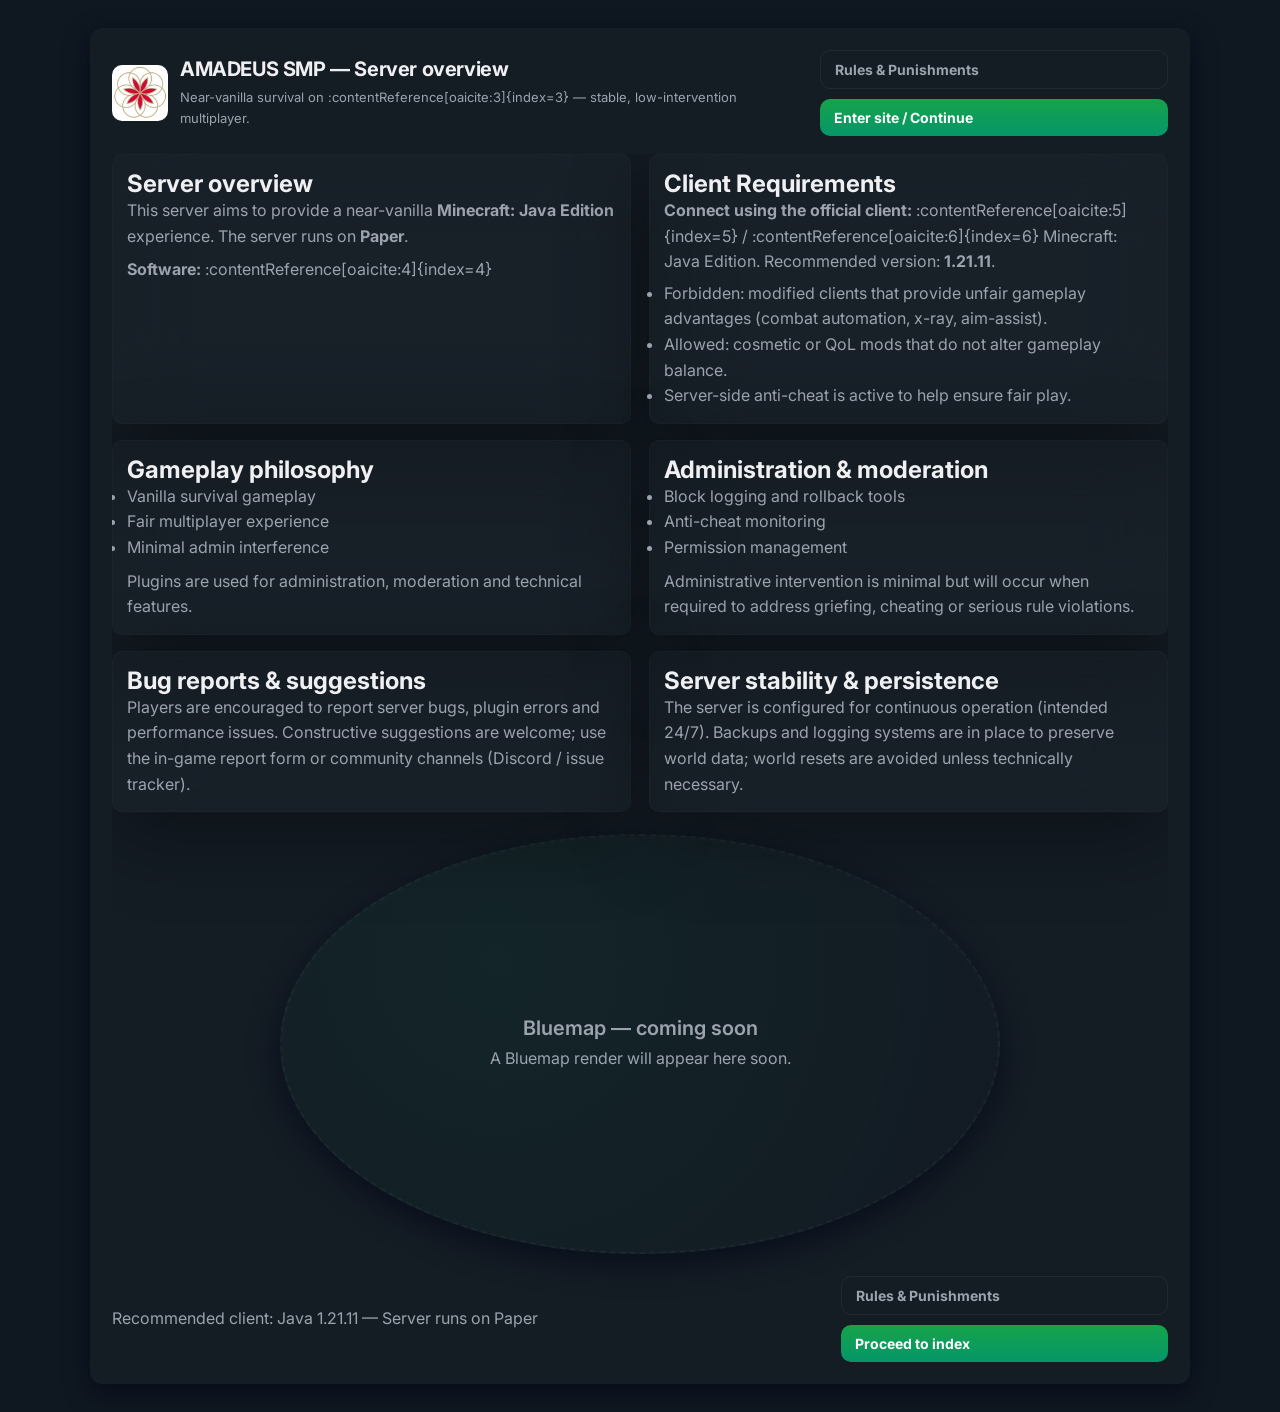
==== index.html @ 0c172846 "Update index.html" ====
<!doctype html>
<html lang="en">
<head>
  <meta charset="utf-8" />
  <meta name="viewport" content="width=device-width,initial-scale=1" />
  <title>AMADEUS SMP — Server overview</title>

  <link rel="stylesheet" href="style.css">
  <style>
    /* Minimal additions to ensure scrollability and the bluemap bubble */
    html,body{margin:0;padding:0;background:var(--bg,#0f1720);color:var(--text,#e6eef1);-webkit-font-smoothing:antialiased}
    .page-wrap{max-width:1100px;margin:28px auto;padding:22px;background:rgba(255,255,255,0.02);border-radius:12px;box-shadow:0 8px 24px rgba(2,6,23,0.6);}
    header{display:flex;align-items:center;justify-content:space-between;gap:16px;margin-bottom:18px}
    .brand{display:flex;align-items:center;gap:12px}
    .logo-img{width:56px;height:56px;border-radius:10px;object-fit:cover;display:block}
    main{display:block;max-height:none;overflow:auto} /* permit full page scrolling */
    .grid{display:grid;grid-template-columns:1fr 1fr;gap:18px}
    .card{background:rgba(255,255,255,0.02);padding:14px;border-radius:10px;border:1px solid rgba(255,255,255,0.02)}
    .muted{color:var(--muted,#9ca3af);line-height:1.6}
    .bluemap-bubble{
      width:100%;
      height:420px;
      display:flex;
      align-items:center;
      justify-content:center;
      border-radius:50%;
      background:radial-gradient(circle at 30% 30%, rgba(20,180,120,0.06), rgba(2,6,23,0.08));
      box-shadow:0 10px 30px rgba(2,6,23,0.6), inset 0 2px 8px rgba(255,255,255,0.02);
      border:2px dashed rgba(255,255,255,0.04);
      min-width:420px;
      max-width:720px;
      margin:0 auto;
    }
    .bluemap-label{color:var(--muted,#9ca3af);text-align:center;font-weight:600}
    @media(max-width:900px){
      .grid{grid-template-columns:1fr}
      .bluemap-bubble{min-width:260px;height:260px;border-radius:40px}
    }
    .actions{display:flex;gap:10px;flex-wrap:wrap}
    .btn{display:inline-block;padding:10px 14px;border-radius:10px;text-decoration:none;font-weight:700}
    .btn.secondary{background:transparent;border:1px solid rgba(255,255,255,0.06);color:var(--muted,#9ca3af)}
    .btn.primary{background:linear-gradient(180deg,#16a34a,#059669);color:#fff}
  </style>
</head>
<body>
  <div class="page-wrap">
    <header>
      <div class="brand">
        <!-- replace this file in your repo: icon_amadeus.jpeg -->
        <img class="logo-img" src="icon_amadeus.jpeg" alt="AMADEUS logo — MC" />
        <div>
          <h1 style="margin:0;font-size:20px">AMADEUS SMP — Server overview</h1>
          <div class="muted" style="font-size:13px;margin-top:6px">Near-vanilla survival on :contentReference[oaicite:3]{index=3} — stable, low-intervention multiplayer.</div>
        </div>
      </div>

      <div class="actions">
        <a class="btn secondary" href="rules.html" role="button">Rules &amp; Punishments</a>
        <!-- green button leads to page2.html -->
        <a class="btn primary" href="page2.html" role="button">Enter site / Continue</a>
      </div>
    </header>

    <main>
      <section class="grid" aria-label="overview and client requirements">
        <div class="card">
          <h2 style="margin-top:0">Server overview</h2>
          <p class="muted">This server aims to provide a near-vanilla <strong>Minecraft: Java Edition</strong> experience. The server runs on <strong>Paper</strong>.</p>
          <p class="muted" style="margin-top:8px"><strong>Software:</strong> :contentReference[oaicite:4]{index=4}</p>
        </div>

        <div class="card">
          <h2 style="margin-top:0">Client Requirements</h2>
          <p class="muted"><strong>Connect using the official client:</strong> :contentReference[oaicite:5]{index=5} / :contentReference[oaicite:6]{index=6} Minecraft: Java Edition. Recommended version: <strong>1.21.11</strong>.</p>
          <ul class="muted" style="margin-top:6px">
            <li>Forbidden: modified clients that provide unfair gameplay advantages (combat automation, x-ray, aim-assist).</li>
            <li>Allowed: cosmetic or QoL mods that do not alter gameplay balance.</li>
            <li>Server-side anti-cheat is active to help ensure fair play.</li>
          </ul>
        </div>
      </section>

      <div style="height:16px"></div>

      <section class="grid" aria-label="gameplay and administration">
        <div class="card">
          <h2 style="margin-top:0">Gameplay philosophy</h2>
          <ul class="muted">
            <li>Vanilla survival gameplay</li>
            <li>Fair multiplayer experience</li>
            <li>Minimal admin interference</li>
          </ul>
          <p class="muted" style="margin-top:8px">Plugins are used for administration, moderation and technical features.</p>
        </div>

        <div class="card">
          <h2 style="margin-top:0">Administration &amp; moderation</h2>
          <ul class="muted">
            <li>Block logging and rollback tools</li>
            <li>Anti-cheat monitoring</li>
            <li>Permission management</li>
          </ul>
          <p class="muted" style="margin-top:8px">Administrative intervention is minimal but will occur when required to address griefing, cheating or serious rule violations.</p>
        </div>
      </section>

      <div style="height:16px"></div>

      <section class="grid" aria-label="reports and persistence">
        <div class="card">
          <h2 style="margin-top:0">Bug reports &amp; suggestions</h2>
          <p class="muted">Players are encouraged to report server bugs, plugin errors and performance issues. Constructive suggestions are welcome; use the in-game report form or community channels (Discord / issue tracker).</p>
        </div>

        <div class="card">
          <h2 style="margin-top:0">Server stability &amp; persistence</h2>
          <p class="muted">The server is configured for continuous operation (intended 24/7). Backups and logging systems are in place to preserve world data; world resets are avoided unless technically necessary.</p>
        </div>
      </section>

      <div style="height:22px"></div>

      <!-- Bluemap bubble placeholder (big, central) -->
      <section aria-label="Bluemap placeholder" style="text-align:center;">
        <div class="bluemap-bubble" role="img" aria-label="Bluemap coming soon">
          <div>
            <div class="bluemap-label" style="font-size:20px;margin-bottom:6px">Bluemap — coming soon</div>
            <p class="muted" style="margin:0">A Bluemap render will appear here soon.</p>
          </div>
        </div>
      </section>

      <div style="height:22px"></div>

      <footer style="display:flex;justify-content:space-between;align-items:center;flex-wrap:wrap;gap:12px">
        <div class="muted">Recommended client: Java 1.21.11 — Server runs on Paper</div>
        <div class="actions">
          <a class="btn secondary" href="rules.html">Rules &amp; Punishments</a>
          <a class="btn primary" href="page2.html">Proceed to index</a>
        </div>
      </footer>
    </main>
  </div>

  <script src="script.js"></script>
</body>
</html>
---- style.css ----
@import url('https://fonts.googleapis.com/css2?family=Inter:wght@400;500;600;700&display=swap');

* {
    margin: 0;
    padding: 0;
    box-sizing: border-box;
}

:root {
    --card: rgba(18, 18, 26, 0.75);
    --card-border: rgba(255, 255, 255, 0.06);
    --primary: #4ade80;
    --primary-hover: #22c55e;
    --primary-glow: rgba(74, 222, 128, 0.1);
    --text: #f0f0f3;
    --text-muted: #9393a0;
    --text-dim: #5a5a6a;
    --input-bg: rgba(0, 0, 0, 0.3);
    --input-border: rgba(255, 255, 255, 0.08);
}

body {
    font-family: 'Inter', -apple-system, BlinkMacSystemFont, sans-serif;
    background: #0a0a0e;
    color: var(--text);
    min-height: 100vh;
    position: relative;

    /* allow normal page flow */
    display: block;
    overflow-y: auto;
}

.bg-image {
    position: fixed;
    inset: -40px;
    background: url('https://files.catbox.moe/ixl2qb.png') center/cover no-repeat;
    filter: blur(16px) brightness(0.45);
    z-index: -1;
    opacity: 0;
    transition: opacity 0.8s ease;
}

.bg-image.loaded {
    opacity: 1;
}

.wizard-container {
    width: 100%;
    max-width: 620px;
    padding: 24px;
}

.progress-bar {
    display: flex;
    gap: 5px;
    margin-bottom: 20px;
}

.progress-segment {
    flex: 1;
    height: 3px;
    border-radius: 3px;
    background: rgba(255, 255, 255, 0.08);
    transition: background 0.5s ease, box-shadow 0.5s ease;
}

.progress-segment.active {
    background: var(--primary);
    box-shadow: 0 0 10px rgba(74, 222, 128, 0.25);
}

.card {
    background: var(--card);
    border: 1px solid var(--card-border);
    border-radius: 20px;
    padding: 48px 52px;
    backdrop-filter: blur(40px);
    -webkit-backdrop-filter: blur(40px);
    box-shadow: 0 24px 80px rgba(0, 0, 0, 0.35);
}

.step {
    display: none;
    animation: fadeIn 0.35s ease;
}

.step.active {
    display: block;
}

@keyframes fadeIn {
    from { opacity: 0; transform: translateY(8px); }
    to { opacity: 1; transform: translateY(0); }
}

.icon {
    color: var(--primary);
    font-size: 28px;
    margin-bottom: 20px;
}

h1 {
    font-size: 24px;
    font-weight: 700;
    margin-bottom: 8px;
    letter-spacing: -0.4px;
}

.subtitle {
    color: var(--text-muted);
    font-size: 14.5px;
    line-height: 1.65;
    margin-bottom: 36px;
}

.subtitle strong {
    color: var(--text);
    font-weight: 600;
}

.btn {
    width: 100%;
    padding: 14px 24px;
    border: none;
    border-radius: 12px;
    font-family: inherit;
    font-size: 14px;
    font-weight: 600;
    cursor: pointer;
    transition: all 0.2s;
}

.btn-primary {
    background: var(--primary);
    color: #0a0a0e;
}

.btn-primary:hover {
    background: var(--primary-hover);
    box-shadow: 0 4px 24px rgba(74, 222, 128, 0.2);
}

.btn-primary:disabled {
    opacity: 0.35;
    cursor: not-allowed;
    box-shadow: none;
}

.btn-secondary {
    background: transparent;
    color: var(--text-dim);
    margin-top: 10px;
}

.btn-secondary:hover {
    color: var(--text-muted);
}

.rules-box {
    background: var(--input-bg);
    border: 1px solid var(--input-border);
    border-radius: 12px;
    padding: 22px 24px;
    margin-bottom: 24px;
    max-height: 200px;
    overflow-y: auto;
    font-size: 13.5px;
    line-height: 1.9;
    color: var(--text-muted);
}

.rules-box::-webkit-scrollbar {
    width: 4px;
}

.rules-box::-webkit-scrollbar-track {
    background: transparent;
}

.rules-box::-webkit-scrollbar-thumb {
    background: rgba(255, 255, 255, 0.1);
    border-radius: 4px;
}

.rules-box ol {
    padding-left: 18px;
}

.rules-box li {
    margin-bottom: 2px;
}

.checkbox-group {
    display: flex;
    align-items: flex-start;
    gap: 12px;
    margin-bottom: 28px;
    cursor: pointer;
}

.checkbox-group input[type="checkbox"] {
    display: none;
}

.checkmark {
    width: 20px;
    height: 20px;
    min-width: 20px;
    border: 1.5px solid rgba(255,255,255,0.12);
    border-radius: 6px;
    display: flex;
    align-items: center;
    justify-content: center;
    transition: all 0.2s;
    margin-top: 1px;
}

.checkbox-group input:checked + .checkmark {
    background: var(--primary);
    border-color: var(--primary);
}

.checkbox-group input:checked + .checkmark::after {
    content: '✓';
    color: #0a0a0e;
    font-size: 12px;
    font-weight: 700;
}

.checkbox-label {
    font-size: 13.5px;
    color: var(--text-muted);
    line-height: 1.4;
}

.server-ip {
    display: flex;
    align-items: center;
    justify-content: space-between;
    background: var(--input-bg);
    border: 1.5px solid var(--input-border);
    border-radius: 12px;
    padding: 16px 20px;
    margin-bottom: 28px;
    cursor: pointer;
    transition: border-color 0.25s;
}

.server-ip:hover {
    border-color: rgba(74, 222, 128, 0.3);
}

.server-ip .ip-text {
    font-family: 'SF Mono', 'Fira Code', 'Cascadia Code', monospace;
    font-size: 17px;
    font-weight: 600;
    color: var(--primary);
    letter-spacing: 0.3px;
}

.server-ip .copy-btn {
    font-size: 12px;
    color: var(--text-dim);
    background: rgba(255, 255, 255, 0.06);
    border: none;
    padding: 5px 12px;
    border-radius: 6px;
    font-family: inherit;
    font-weight: 500;
    cursor: pointer;
    transition: all 0.2s;
}

.server-ip .copy-btn:hover {
    background: rgba(255, 255, 255, 0.1);
    color: var(--text-muted);
}

.server-ip .copy-btn.copied {
    color: var(--primary);
    background: var(--primary-glow);
}

.success-icon {
    color: var(--primary);
    font-size: 36px;
    margin-bottom: 22px;
    animation: scaleIn 0.4s ease;
}

@keyframes scaleIn {
    from { transform: scale(0.5); opacity: 0; }
    to { transform: scale(1); opacity: 1; }
}

.countdown {
    background: var(--input-bg);
    border: 1px solid var(--input-border);
    border-radius: 12px;
    padding: 20px;
    margin-bottom: 28px;
    text-align: center;
    transition: opacity 0.4s ease, max-height 0.4s ease, margin 0.4s ease, padding 0.4s ease;
    overflow: hidden;
}

.countdown.hidden {
    opacity: 0;
    max-height: 0;
    margin-bottom: 0;
    padding: 0 20px;
    border-color: transparent;
}

.countdown-label {
    font-size: 12.5px;
    font-weight: 500;
    text-transform: uppercase;
    letter-spacing: 0.5px;
    color: var(--text-dim);
    margin-bottom: 12px;
}

.countdown-timer {
    display: flex;
    justify-content: center;
    gap: 20px;
}

.countdown-unit {
    display: flex;
    flex-direction: column;
    align-items: center;
}

.countdown-value {
    font-family: 'SF Mono', 'Fira Code', 'Cascadia Code', monospace;
    font-size: 28px;
    font-weight: 700;
    color: var(--text);
    line-height: 1;
    min-width: 48px;
}

.countdown-unit span:last-child {
    font-size: 11px;
    color: var(--text-dim);
    text-transform: uppercase;
    letter-spacing: 0.5px;
    margin-top: 6px;
}

.countdown-separator {
    font-family: 'SF Mono', 'Fira Code', 'Cascadia Code', monospace;
    font-size: 28px;
    font-weight: 700;
    color: var(--text-dim);
    line-height: 1;
    align-self: flex-start;
}

@media (max-width: 660px) {
    .wizard-container {
        max-width: 100%;
        padding: 16px;
    }

    .card {
        padding: 32px 28px;
        border-radius: 16px;
    }

    .countdown-value {
        font-size: 22px;
    }

    .countdown-separator {
        font-size: 22px;
    }

    .countdown-timer {
        gap: 14px;
    }
}
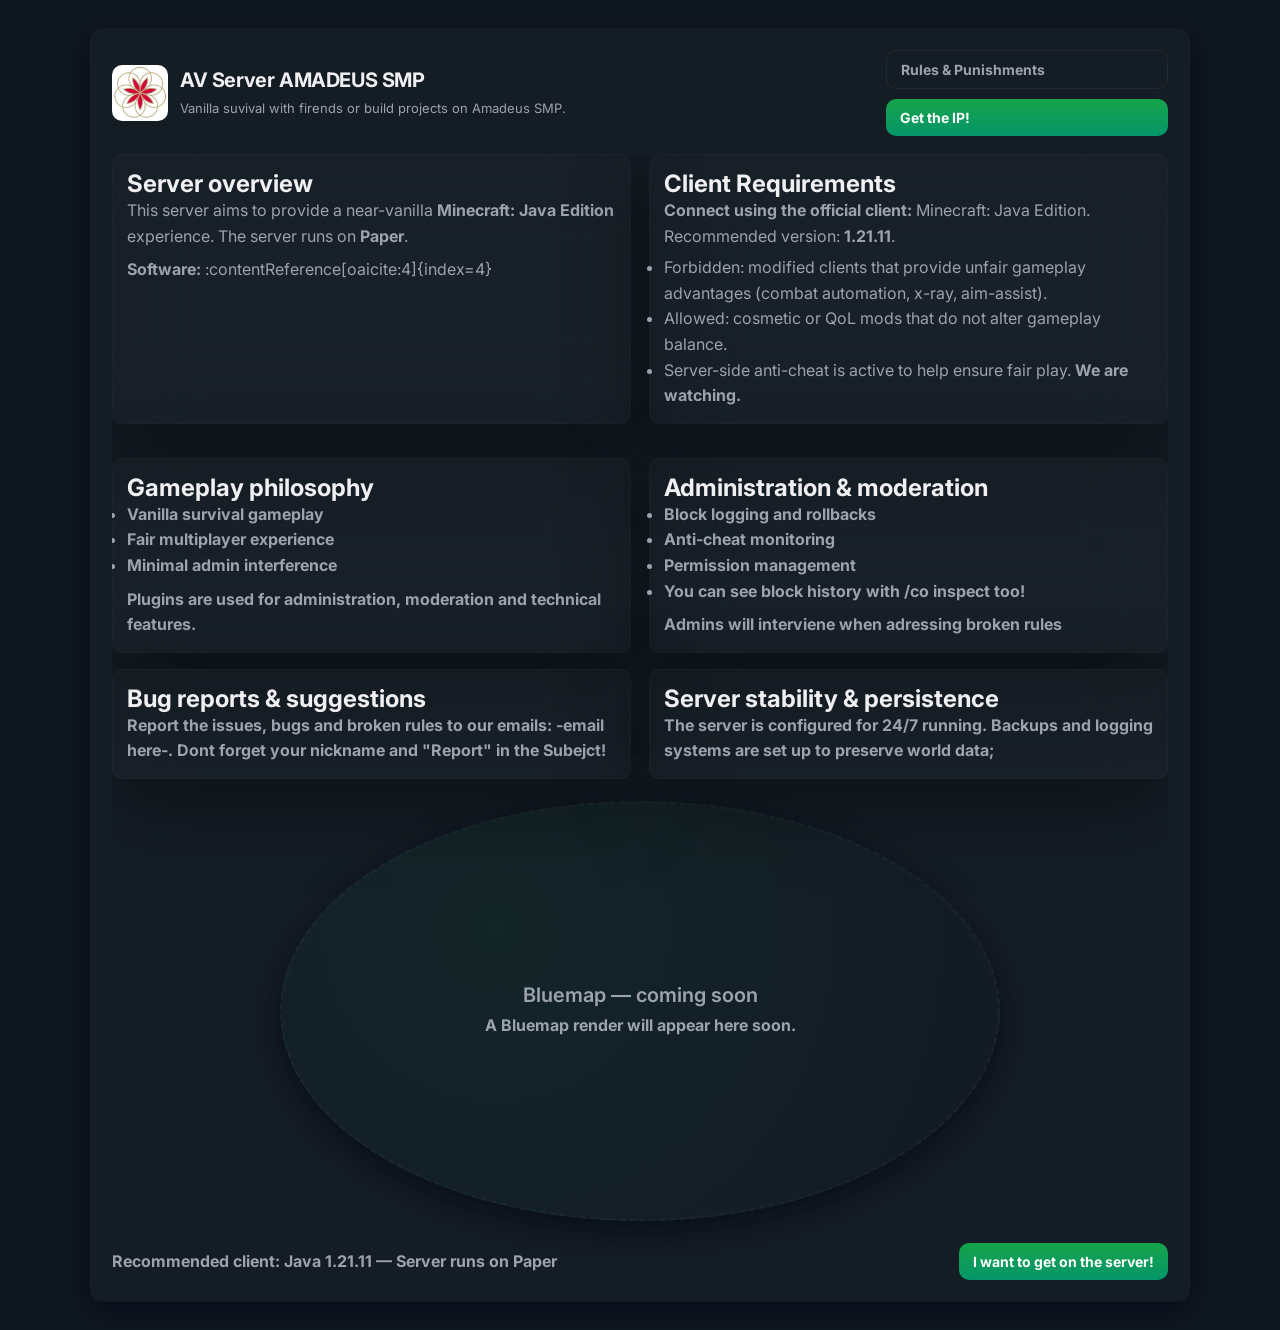
==== commit 1a877de0: "Update index.html" ====
--- a/index.html
+++ b/index.html
@@ -49,15 +49,15 @@
         <!-- replace this file in your repo: icon_amadeus.jpeg -->
         <img class="logo-img" src="icon_amadeus.jpeg" alt="AMADEUS logo — MC" />
         <div>
-          <h1 style="margin:0;font-size:20px">AMADEUS SMP — Server overview</h1>
-          <div class="muted" style="font-size:13px;margin-top:6px">Near-vanilla survival on :contentReference[oaicite:3]{index=3} — stable, low-intervention multiplayer.</div>
+          <h1 style="margin:0;font-size:20px">AV Server AMADEUS SMP</h1>
+          <div class="muted" style="font-size:13px;margin-top:6px">Vanilla suvival with firends or build projects on Amadeus SMP.</div>
         </div>
       </div>
 
       <div class="actions">
         <a class="btn secondary" href="rules.html" role="button">Rules &amp; Punishments</a>
         <!-- green button leads to page2.html -->
-        <a class="btn primary" href="page2.html" role="button">Enter site / Continue</a>
+        <a class="btn primary" href="page2.html" role="button">Get the IP!</a>
       </div>
     </header>
 
@@ -71,11 +71,11 @@
 
         <div class="card">
           <h2 style="margin-top:0">Client Requirements</h2>
-          <p class="muted"><strong>Connect using the official client:</strong> :contentReference[oaicite:5]{index=5} / :contentReference[oaicite:6]{index=6} Minecraft: Java Edition. Recommended version: <strong>1.21.11</strong>.</p>
+          <p class="muted"><strong>Connect using the official client:</strong> Minecraft: Java Edition. Recommended version: <strong>1.21.11</strong>.</p>
           <ul class="muted" style="margin-top:6px">
             <li>Forbidden: modified clients that provide unfair gameplay advantages (combat automation, x-ray, aim-assist).</li>
             <li>Allowed: cosmetic or QoL mods that do not alter gameplay balance.</li>
-            <li>Server-side anti-cheat is active to help ensure fair play.</li>
+            <li>Server-side anti-cheat is active to help ensure fair play. <strong>We are watching.<strong></li>
           </ul>
         </div>
       </section>
@@ -96,11 +96,12 @@
         <div class="card">
           <h2 style="margin-top:0">Administration &amp; moderation</h2>
           <ul class="muted">
-            <li>Block logging and rollback tools</li>
+            <li>Block logging and rollbacks</li>
             <li>Anti-cheat monitoring</li>
             <li>Permission management</li>
+            <li>You can see block history with /co inspect too!</li>
           </ul>
-          <p class="muted" style="margin-top:8px">Administrative intervention is minimal but will occur when required to address griefing, cheating or serious rule violations.</p>
+          <p class="muted" style="margin-top:8px">Admins will interviene when adressing broken rules</p>
         </div>
       </section>
 
@@ -109,12 +110,12 @@
       <section class="grid" aria-label="reports and persistence">
         <div class="card">
           <h2 style="margin-top:0">Bug reports &amp; suggestions</h2>
-          <p class="muted">Players are encouraged to report server bugs, plugin errors and performance issues. Constructive suggestions are welcome; use the in-game report form or community channels (Discord / issue tracker).</p>
+          <p class="muted">Report the issues, bugs and broken rules to our emails: -email here-. Dont forget your nickname and "Report" in the Subejct!</p>
         </div>
 
         <div class="card">
           <h2 style="margin-top:0">Server stability &amp; persistence</h2>
-          <p class="muted">The server is configured for continuous operation (intended 24/7). Backups and logging systems are in place to preserve world data; world resets are avoided unless technically necessary.</p>
+          <p class="muted">The server is configured for 24/7 running. Backups and logging systems are set up to preserve world data; </p>
         </div>
       </section>
 
@@ -135,8 +136,7 @@
       <footer style="display:flex;justify-content:space-between;align-items:center;flex-wrap:wrap;gap:12px">
         <div class="muted">Recommended client: Java 1.21.11 — Server runs on Paper</div>
         <div class="actions">
-          <a class="btn secondary" href="rules.html">Rules &amp; Punishments</a>
-          <a class="btn primary" href="page2.html">Proceed to index</a>
+          <a class="btn primary" href="page2.html">I want to get on the server!</a>
         </div>
       </footer>
     </main>
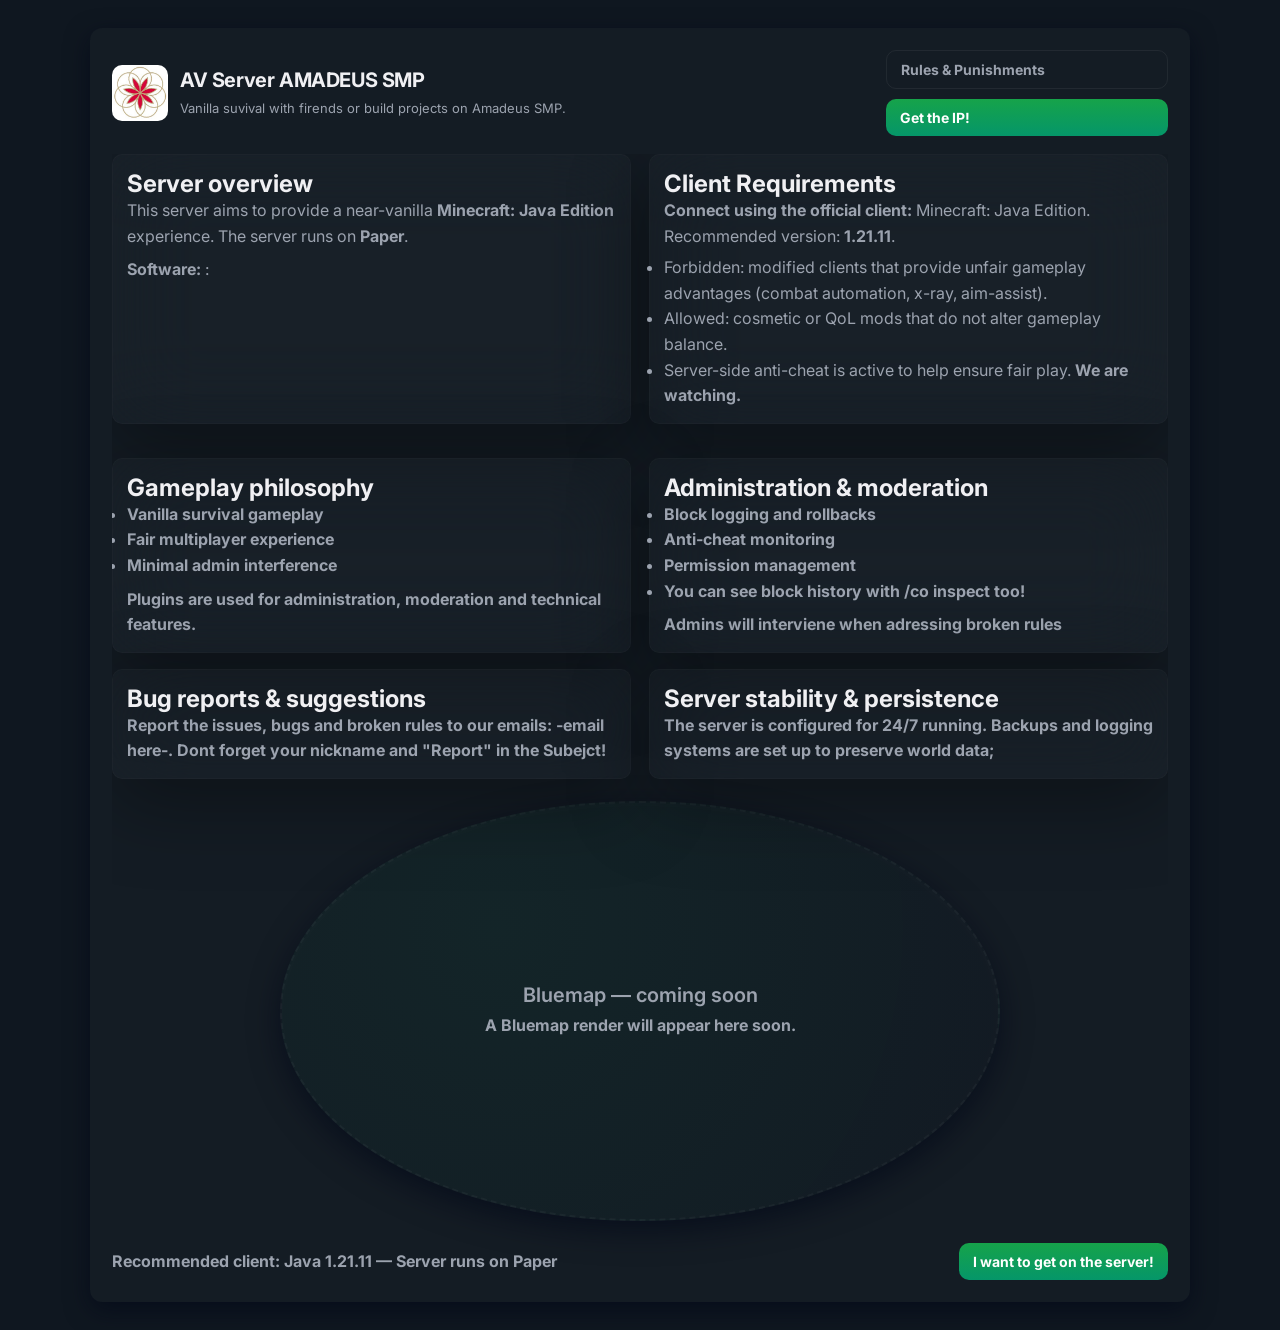
==== commit fa5955f9: "Update index.html" ====
--- a/index.html
+++ b/index.html
@@ -66,7 +66,7 @@
         <div class="card">
           <h2 style="margin-top:0">Server overview</h2>
           <p class="muted">This server aims to provide a near-vanilla <strong>Minecraft: Java Edition</strong> experience. The server runs on <strong>Paper</strong>.</p>
-          <p class="muted" style="margin-top:8px"><strong>Software:</strong> :contentReference[oaicite:4]{index=4}</p>
+          <p class="muted" style="margin-top:8px"><strong>Software:</strong> :</p>
         </div>
 
         <div class="card">
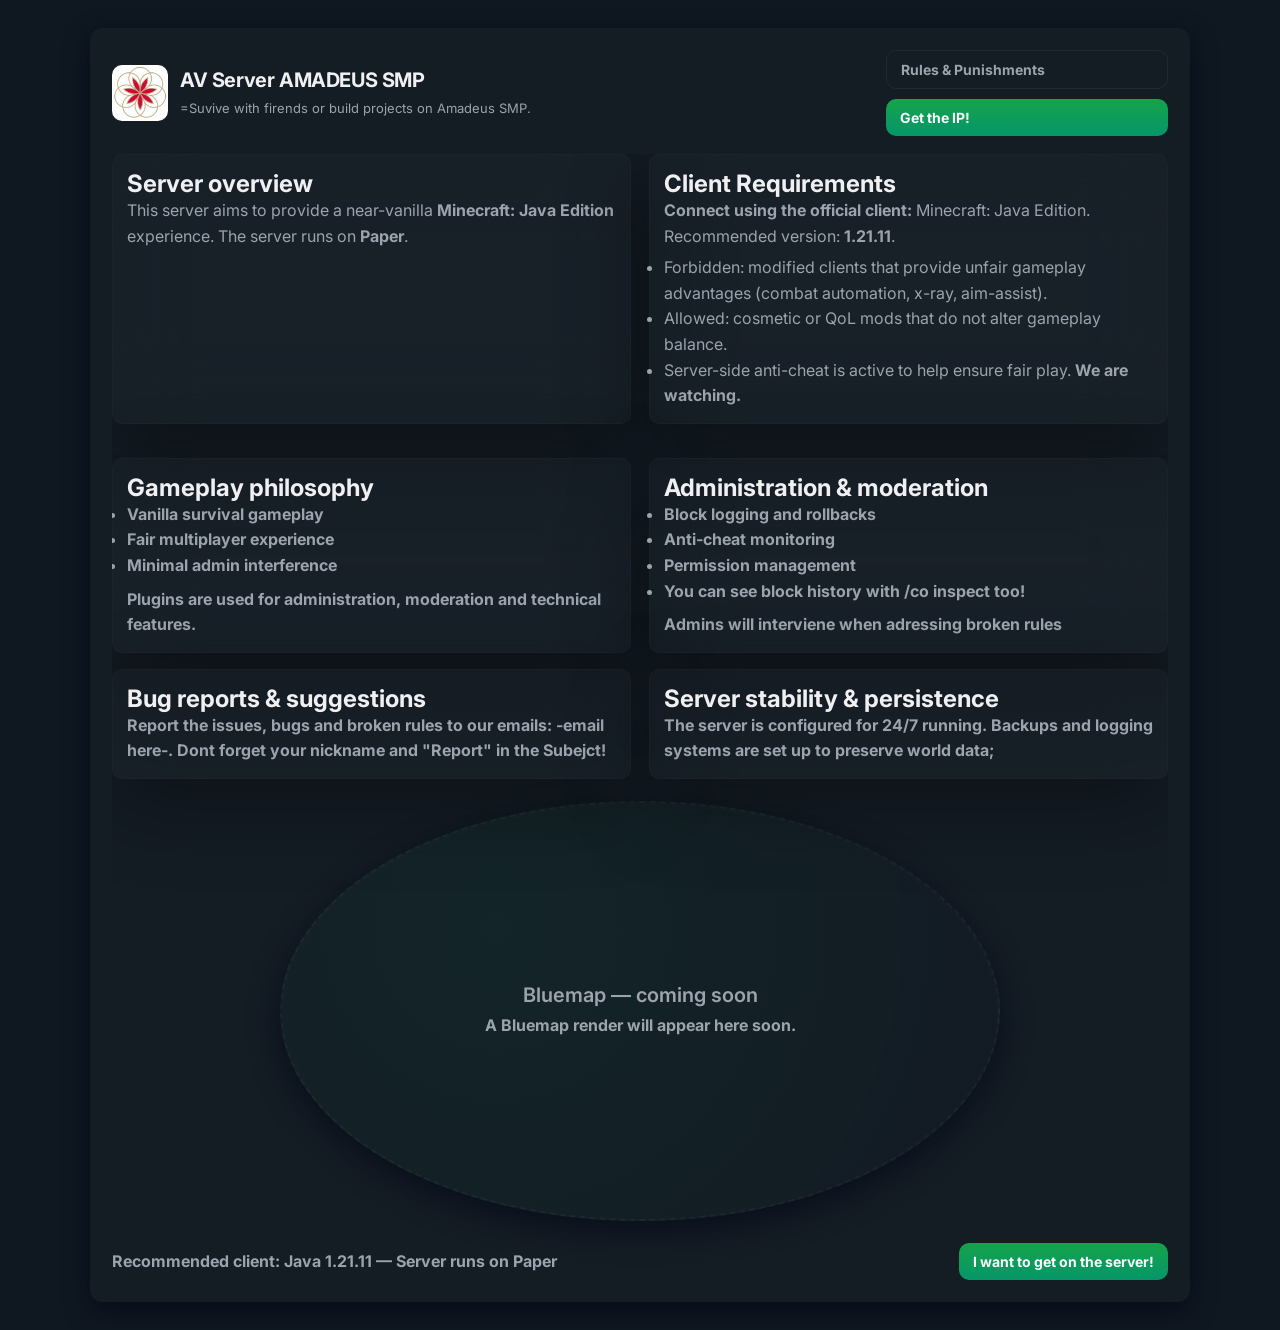
==== commit 939eb6e0: "Update index.html" ====
--- a/index.html
+++ b/index.html
@@ -50,7 +50,7 @@
         <img class="logo-img" src="icon_amadeus.jpeg" alt="AMADEUS logo — MC" />
         <div>
           <h1 style="margin:0;font-size:20px">AV Server AMADEUS SMP</h1>
-          <div class="muted" style="font-size:13px;margin-top:6px">Vanilla suvival with firends or build projects on Amadeus SMP.</div>
+          <div class="muted" style="font-size:13px;margin-top:6px">=Suvive with firends or build projects on Amadeus SMP.</div>
         </div>
       </div>
 
@@ -66,7 +66,6 @@
         <div class="card">
           <h2 style="margin-top:0">Server overview</h2>
           <p class="muted">This server aims to provide a near-vanilla <strong>Minecraft: Java Edition</strong> experience. The server runs on <strong>Paper</strong>.</p>
-          <p class="muted" style="margin-top:8px"><strong>Software:</strong> :</p>
         </div>
 
         <div class="card">
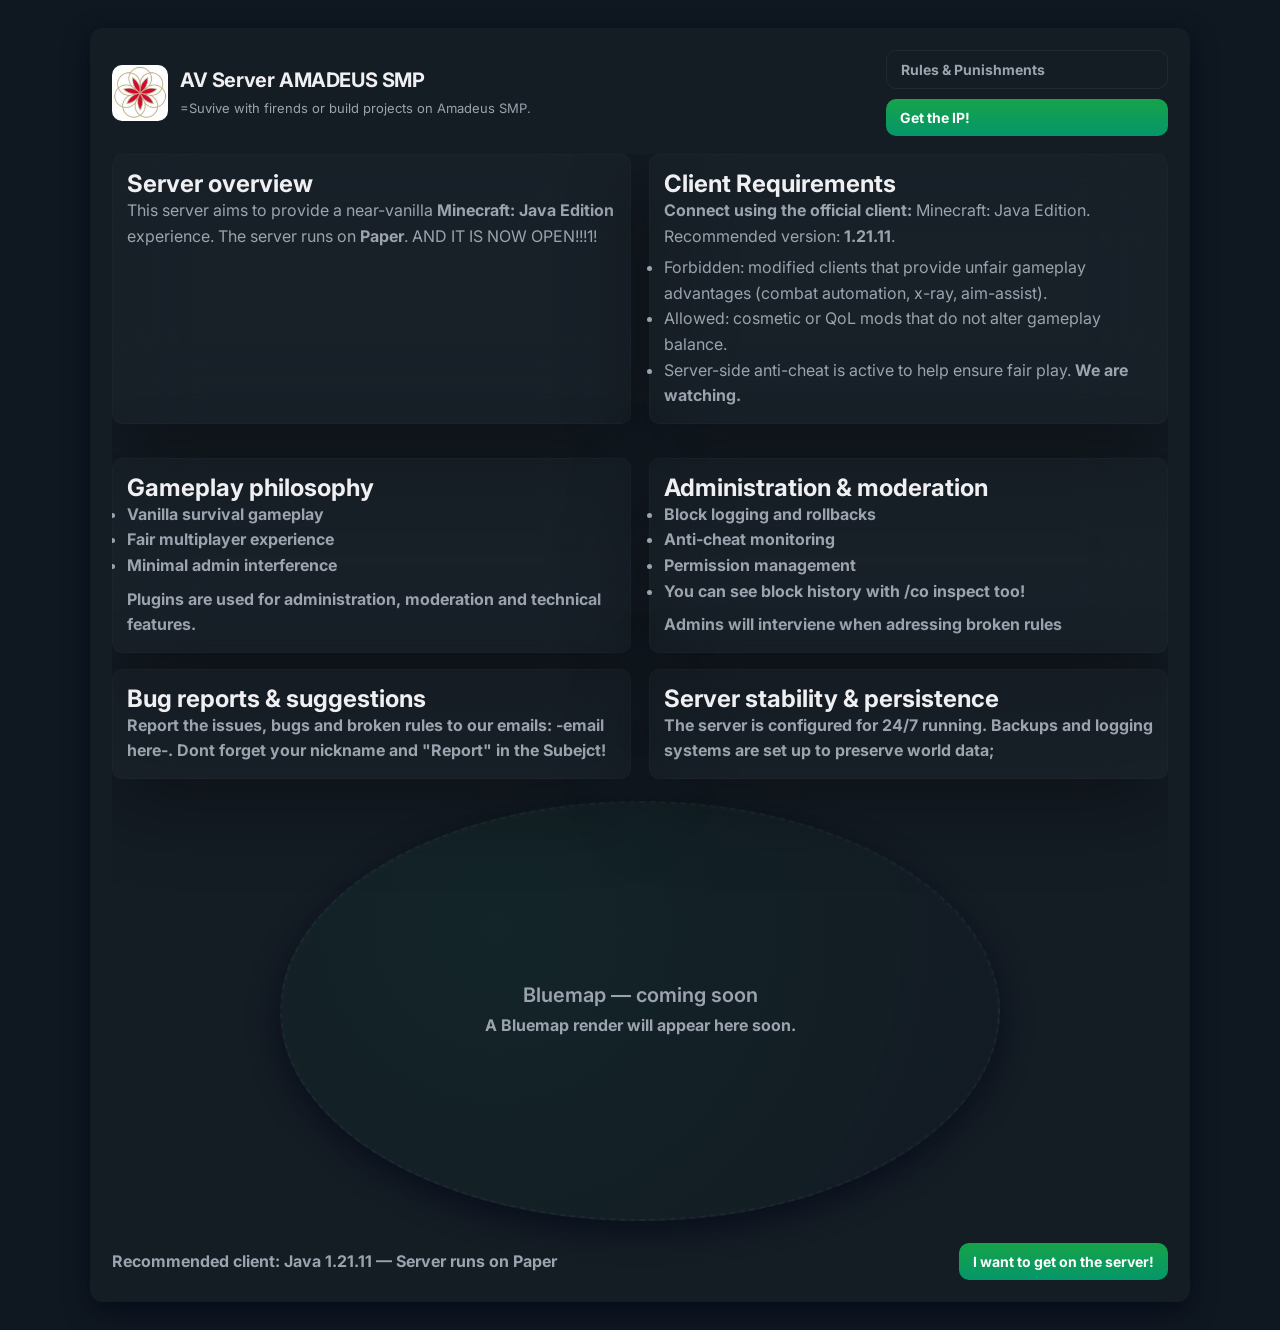
==== commit fee5927a: "Update index.html" ====
--- a/index.html
+++ b/index.html
@@ -65,7 +65,7 @@
       <section class="grid" aria-label="overview and client requirements">
         <div class="card">
           <h2 style="margin-top:0">Server overview</h2>
-          <p class="muted">This server aims to provide a near-vanilla <strong>Minecraft: Java Edition</strong> experience. The server runs on <strong>Paper</strong>.</p>
+          <p class="muted">This server aims to provide a near-vanilla <strong>Minecraft: Java Edition</strong> experience. The server runs on <strong>Paper</strong>.     </strong>AND IT IS NOW OPEN!!!1!</strong></p>
         </div>
 
         <div class="card">
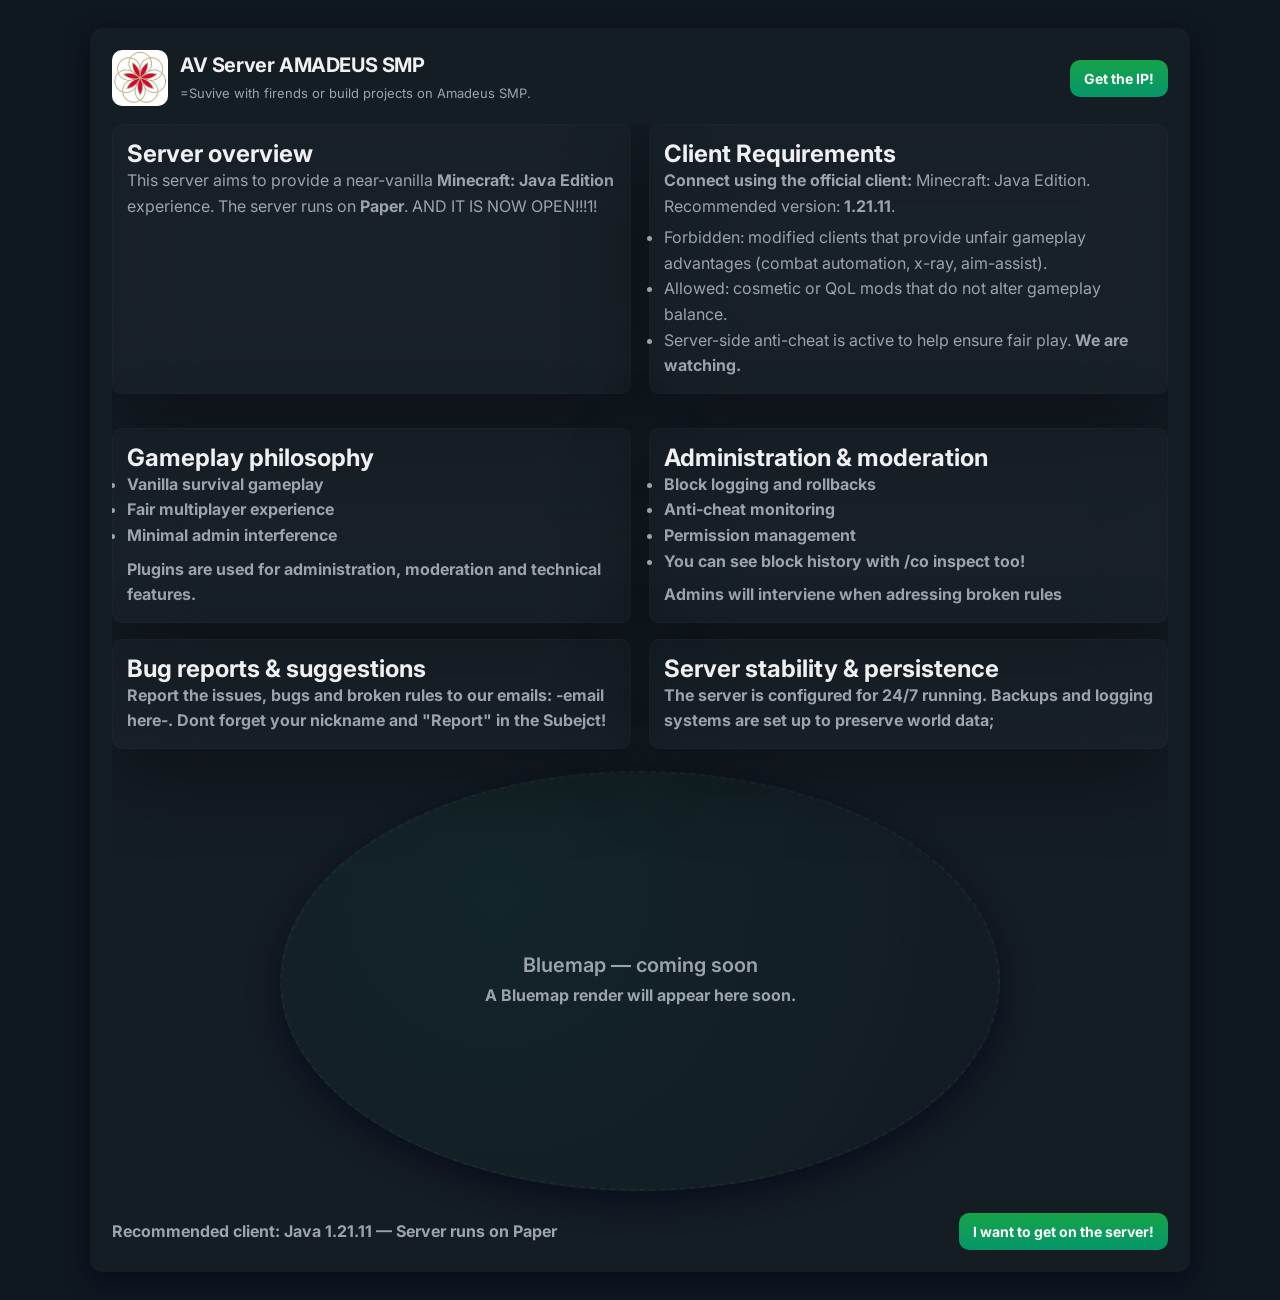
==== commit 0eedd53a: "Update index.html" ====
--- a/index.html
+++ b/index.html
@@ -55,7 +55,6 @@
       </div>
 
       <div class="actions">
-        <a class="btn secondary" href="rules.html" role="button">Rules &amp; Punishments</a>
         <!-- green button leads to page2.html -->
         <a class="btn primary" href="page2.html" role="button">Get the IP!</a>
       </div>
@@ -65,7 +64,7 @@
       <section class="grid" aria-label="overview and client requirements">
         <div class="card">
           <h2 style="margin-top:0">Server overview</h2>
-          <p class="muted">This server aims to provide a near-vanilla <strong>Minecraft: Java Edition</strong> experience. The server runs on <strong>Paper</strong>.     </strong>AND IT IS NOW OPEN!!!1!</strong></p>
+          <p class="muted">This server aims to provide a near-vanilla <strong>Minecraft: Java Edition</strong> experience. The server runs on <strong>Paper</strong>. </strong>AND IT IS NOW OPEN!!!1!</strong></p>
         </div>
 
         <div class="card">
